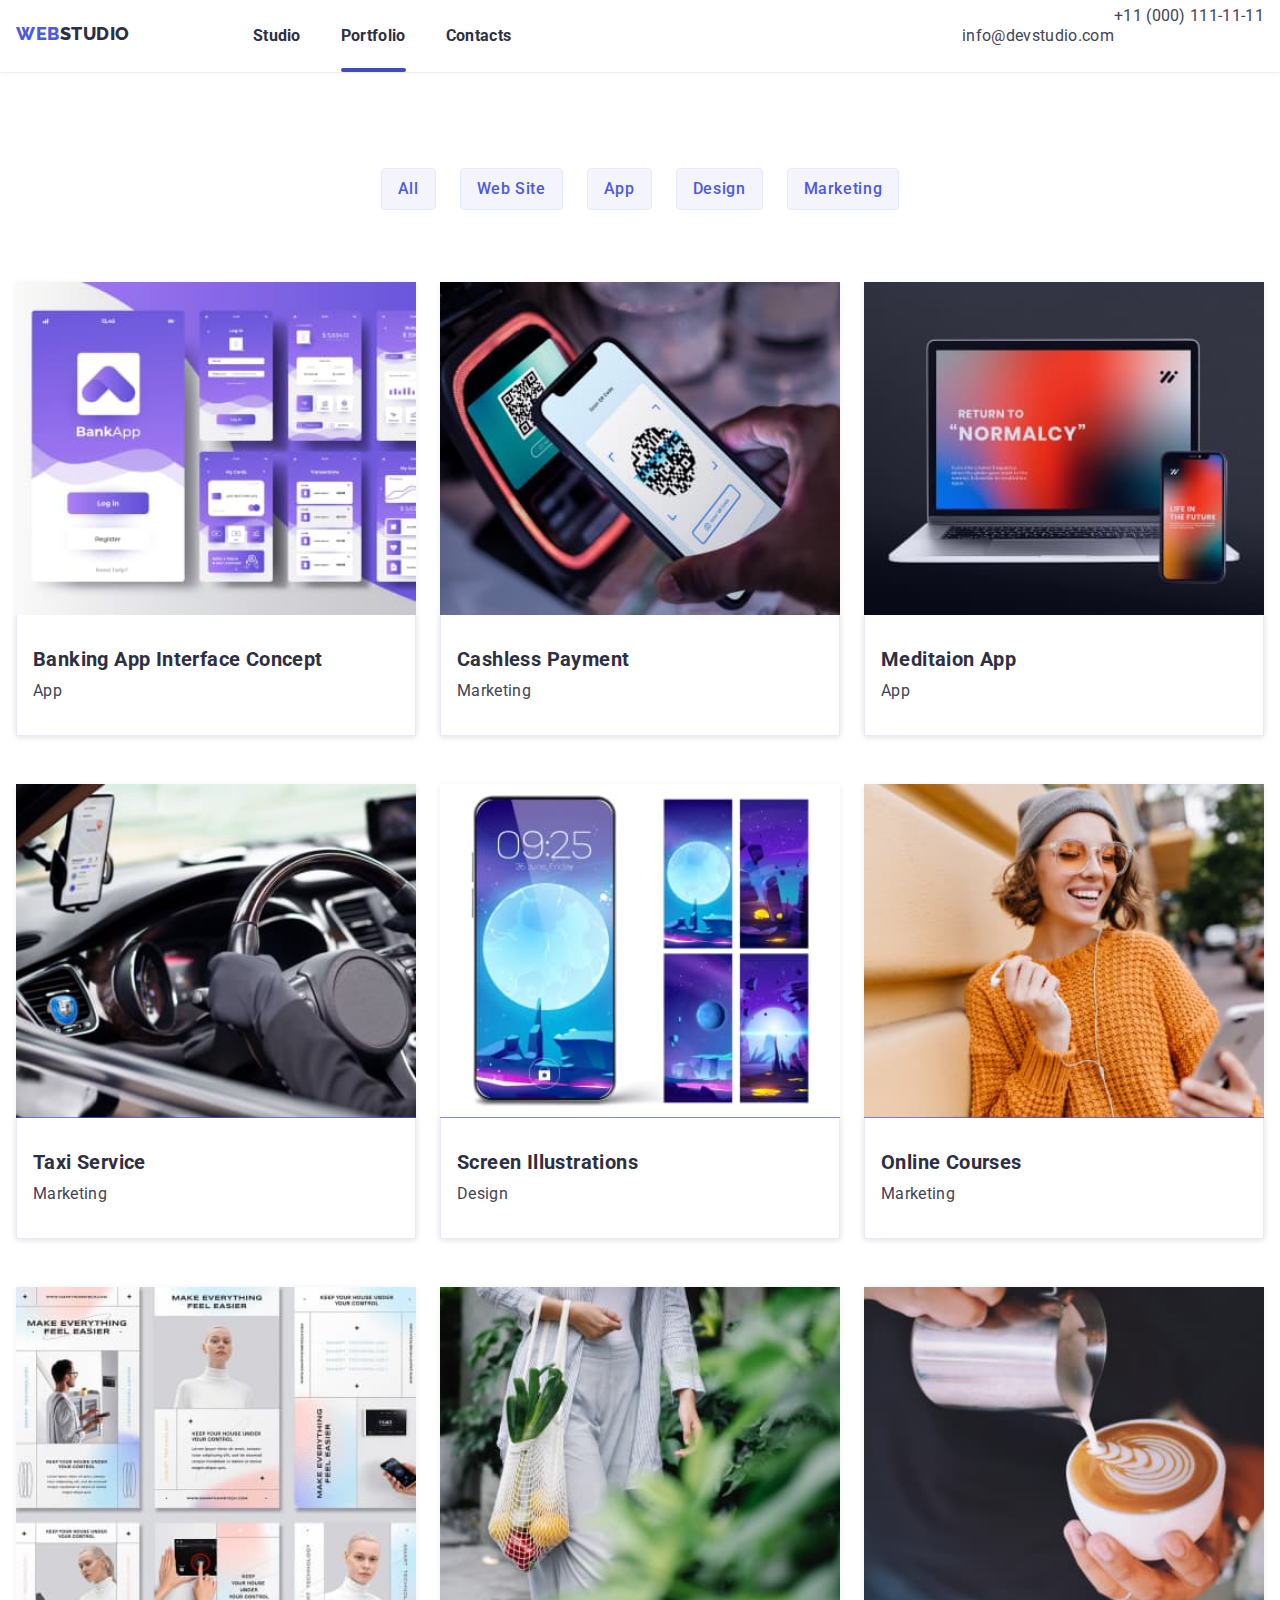
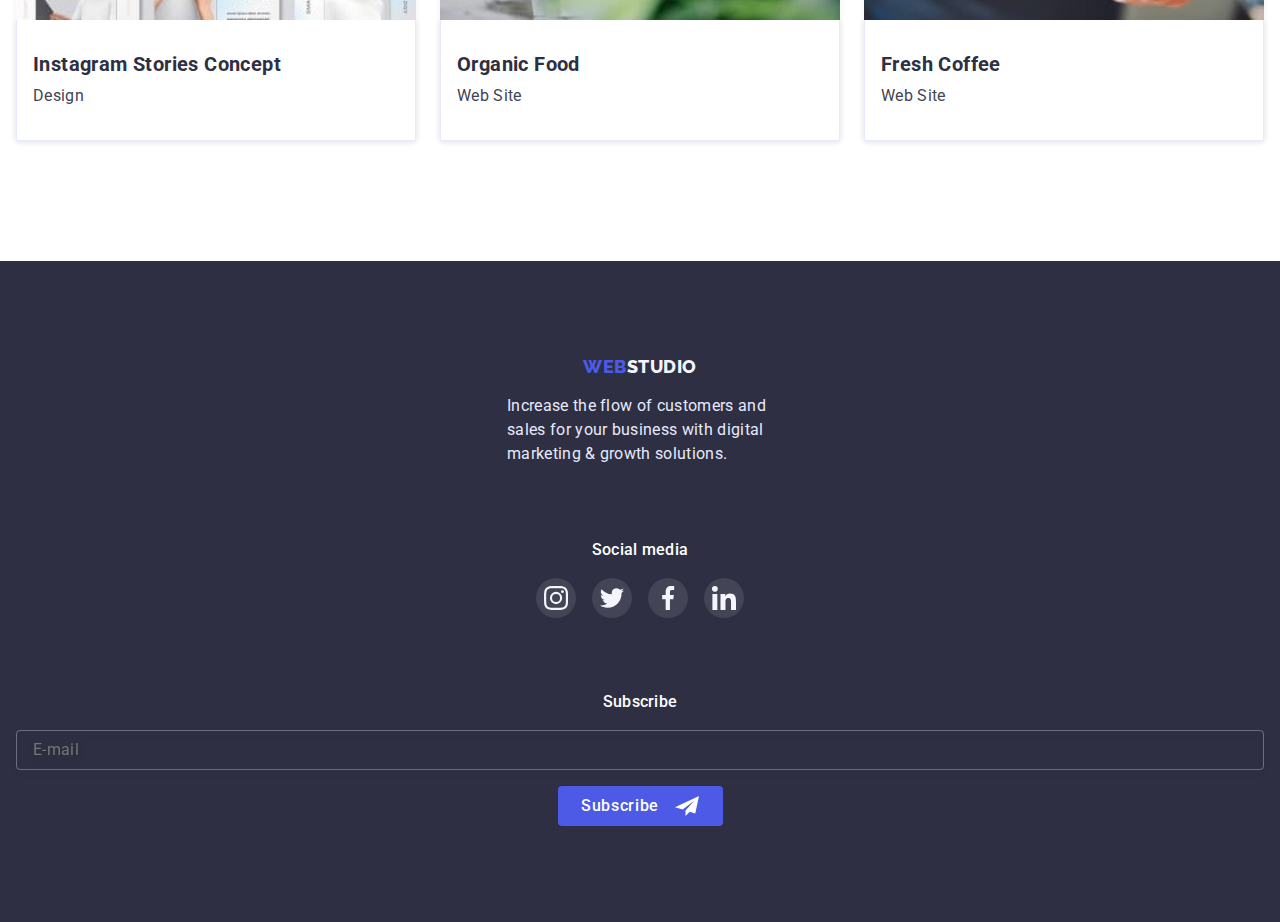
==== portfolio.html @ ed884d65 "created responsiv" ====
<!DOCTYPE html>
<html lang="en">
<head>
  <meta charset="UTF-8">
  <meta http-equiv="X-UA-Compatible" content="IE=edge">
  <meta name="viewport" content="width=device-width, initial-scale=1.0">
  <title>Effective Solutions for Your Business</title>
  <link rel="preconnect" href="https://fonts.googleapis.com"><link rel="preconnect" href="https://fonts.gstatic.com" crossorigin><link href="https://fonts.googleapis.com/css2?family=Raleway:wght@800&family=Roboto:wght@400;500;700&display=swap" rel="stylesheet">
  <link rel="stylesheet" href="https://cdn.jsdelivr.net/npm/modern-normalize@1.1.0/modern-normalize.min.css">
  <link rel="stylesheet" href="./styles.css/styles.css">
</head>
  <body class="body">
    <header class="header-pages">
      <div class="container header-container">
        <nav class="page-nav">
          <a class="logo" href="">web<span class="logo-visual">studio</span></a>
          <ul class="menu list">
            <li class="menu-item">
              <a class="menu-link link" href="./index.html">Studio</a>
            </li>
            <li class="menu-item">
              <a class="menu-link link-portfolio" href="./portfolio.html">Portfolio</a>
            </li>
            <li class="menu-item">
              <a class="menu-link link" href="">Contacts</a>
            </li>
          </ul>
        </nav>
        <ul class="header-contact list">
          <li class="header-link-contact">
            <a class="header-mail link" href="mailto:info@devstudio.com">info@devstudio.com</a>
          </li>
          <li class="header-link-contact">
            <a class="header-phone link" href="tel:+110001111111">+11 (000) 111-11-11</a>
          </li>
        </ul>
      </div>
    </header>
    <main>
      <section class="gallery-section">
        <div class="container">
          <h1 class="secondary-title o-hide">Gallery</h1>
          <ul class="gallery-buttom-list">
            <li>
              <button type="button" class="gallery-buttom">All</button>
            </li>
            <li>
              <button type="button" class="gallery-buttom">Web Site</button>
            </li>
            <li>
              <button type="button" class="gallery-buttom">App</button>
            </li>
            <li>
              <button type="button" class="gallery-buttom">Design</button>
            </li>
            <li>
              <button type="button" class="gallery-buttom">Marketing</button>
            </li>
          </ul>
          <ul class="gallery-list">
            <li class="gallery-item">
              <a href="" class="gallery-link">
								<div class="gallery-link-overlay">
									<img src="./img/portfolio/banking.jpg" alt="image app banking" width="350" height="300">
									<p class="overlay">
										14 Stylish and User-Friendly App Design Concepts · Task Manager App · Calorie Tracker App · Exotic Fruit Ecommerce App · Cloud Storage App
									</p>
								</div>
                <div class="gallery-description">
                  <h2 class="gallery-title">Banking App Interface Concept</h2>
                  <p class="gallery-text">App</p>
                </div>
              </a>
            </li>
            <li class="gallery-item">
              <a href="" class="gallery-link">
								<div class="gallery-link-overlay">
									<img src="./img/portfolio/payment.jpg" alt="the cash register and phone" width="350" height="300">
									<p class="overlay">
										14 Stylish and User-Friendly App Design Concepts · Task Manager App · Calorie Tracker App · Exotic Fruit Ecommerce App · Cloud Storage App
									</p>
								</div>
                <div class="gallery-description">
                  <h2 class="gallery-title">Cashless Payment</h2>
                  <p class="gallery-text">Marketing</p>
                </div>
              </a>
            </li>
            <li class="gallery-item">
              <a href="" class="gallery-link">
								<div class="gallery-link-overlay">
									<img src="./img/portfolio/meditaion.jpg" alt="phone and notebook" width="350" height="300">
									<p class="overlay">
										14 Stylish and User-Friendly App Design Concepts · Task Manager App · Calorie Tracker App · Exotic Fruit Ecommerce App · Cloud Storage App
									</p>
								</div>
                <div class="gallery-description">
                  <h2 class="gallery-title">Meditaion App</h2>
                  <p class="gallery-text">App</p>
                </div>
              </a>
            </li>
            <li class="gallery-item">
              <a href="" class="gallery-link">
								<div class="gallery-link-overlay">
									<img src="./img/portfolio/taxi.jpg" alt="interior of the car" width="350" height="300">
									<p class="overlay">
										14 Stylish and User-Friendly App Design Concepts · Task Manager App · Calorie Tracker App · Exotic Fruit Ecommerce App · Cloud Storage App
									</p>
								</div>
                <div class="gallery-description">
                  <h2 class="gallery-title">Taxi Service</h2>
                  <p class="gallery-text">Marketing</p>
                </div>
              </a>
            </li>
            <li class="gallery-item">
              <a href="" class="gallery-link">
								<div class="gallery-link-overlay">
									<img src="./img/portfolio/screen.jpg" alt="phone with pictures" width="350" height="300">
									<p class="overlay">
										14 Stylish and User-Friendly App Design Concepts · Task Manager App · Calorie Tracker App · Exotic Fruit Ecommerce App · Cloud Storage App
									</p>
								</div>
                <div class="gallery-description">
                  <h2 class="gallery-title">Screen Illustrations</h2>
                  <p class="gallery-text">Design</p>
                </div>
              </a>
            </li>
            <li class="gallery-item">
              <a href="" class="gallery-link">
								<div class="gallery-link-overlay">
									<img src="./img/portfolio/online.jpg" alt="girl with phone" width="350" height="300">
									<p class="overlay">
										14 Stylish and User-Friendly App Design Concepts · Task Manager App · Calorie Tracker App · Exotic Fruit Ecommerce App · Cloud Storage App
									</p>
								</div>
                <div class="gallery-description">
                  <h2 class="gallery-title">Online Courses</h2>
                  <p class="gallery-text">Marketing</p>
                </div>
              </a>
            </li>
            <li class="gallery-item">
              <a href="" class="gallery-link">
								<div class="gallery-link-overlay">
									<img src="./img/portfolio/instagram.jpg" alt="photo by instagram" width="350" height="300">
									<p class="overlay">
										14 Stylish and User-Friendly App Design Concepts · Task Manager App · Calorie Tracker App · Exotic Fruit Ecommerce App · Cloud Storage App
									</p>
								</div>
                <div class="gallery-description">
                  <h2 class="gallery-title">Instagram Stories Concept</h2>
                  <p class="gallery-text">Design</p>
                </div>
              </a>
            </li>
            <li class="gallery-item">
              <a href="" class="gallery-link">
								<div class="gallery-link-overlay">
									<img src="./img/portfolio/food.jpg" alt="a woman carries a bag of vegetables" width="350" height="300">
									<p class="overlay">
										14 Stylish and User-Friendly App Design Concepts · Task Manager App · Calorie Tracker App · Exotic Fruit Ecommerce App · Cloud Storage App
									</p>
								</div>
                <div class="gallery-description">
                  <h2 class="gallery-title">Organic Food</h2>
                  <p class="gallery-text">Web Site</p>
                </div>
              </a>
            </li>
            <li class="gallery-item">
              <a href="" class="gallery-link">
								<div class="gallery-link-overlay">
									<img src="./img/portfolio/coffee.jpg" alt="coffee and milk" width="350" height="300">
									<p class="overlay">
										14 Stylish and User-Friendly App Design Concepts · Task Manager App · Calorie Tracker App · Exotic Fruit Ecommerce App · Cloud Storage App
									</p>
								</div>
                <div class="gallery-description">
                  <h2 class="gallery-title">Fresh Coffee</h2>
                  <p class="gallery-text">Web Site</p>
                </div>
              </a>
            </li>
          </ul>
        </div>
      </section>
    </main>
		<footer class="footer-section">
			<div class="container footer-info">
				<div class="footer-logo-section">
					<a class=" logo-footer" href="">web<span class="footer-logo-visual">studio</span></a>
					<div class="footer-text">
						<p>Increase the flow of customers and sales for your business with digital marketing & growth solutions.</p>
					</div>
				</div>
				<div>
					<p class="footer-media">Social media</p>
					<ul class="footer-soc-list">
						<li class="footer-soc-item">
							<a href="" class="footer-soc-link">
								<svg class="footer-soc-icon" Width="24" Height="24">
									<use href="./img/icons.svg#icon-instagram"></use>
								</svg>
							</a>
						</li>
						<li class="footer-soc-item">
							<a href="" class="footer-soc-link">
								<svg class="footer-soc-icon" Width="24" Height="24">
									<use href="./img/icons.svg#icon-twitter"></use>
								</svg>
							</a>
						</li>
						<li class="footer-soc-item">
							<a href="" class="footer-soc-link">
								<svg class="footer-soc-icon" Width="24" Height="24">
									<use href="./img/icons.svg#icon-facebook"></use>
								</svg>
							</a>
						</li>
						<li class="footer-soc-item">
							<a href="" class="footer-soc-link">
								<svg class="footer-soc-icon" Width="24" Height="24">
									<use href="./img/icons.svg#icon-linkedin"></use>
								</svg>
							</a>
						</li>
					</ul>
				</div>
				<div class="footer-form-wrap">
					<form class="footer-form">
						<p class="footer-sub-text">Subscribe</p>
						<div class="footer-sub">
							<input type="email" name="user-email" placeholder="E-mail" class="footer-input">
							<button type="submit" class="footer-button"><span class="footer-button-text">Subscribe</span>
								<svg class="footer-button-icon" Width="24" Height="24">
									<use href="./img/icons.svg#icon-subscribe"></use>
								</svg>
							</button>
						</div>
				</form>
				</div>
			</div>
		</footer>
  </body>
</html>
---- styles.css/styles.css ----
:root{
  --primery-text-color: #434455;
  --title-text-color: #2E2F42;
  --background-color: #FFFFFF;
	--akcent-color: #404bbf;
  --smoothness: 250ms cubic-bezier(0.4, 0, 0.2, 1);
}

.body{
  font-family: 'Roboto', sans-serif;
  font-size: 16px;
}

h1,
h2,
h3,
p{
  margin-top: 0;
  margin-bottom: 0;
}

ul{
  margin-top: 0;
  margin-bottom: 0;
  padding-left: 0;
}

img{
  display: block;
  width: 100%;
  height: auto;
}

.container{
  /* width: 1128px; */
  padding-right: 16px;
  padding-left: 16px;
  margin: 0 auto;
  /* outline: 1px solid red; */
}

/*            Haeder            */
.header-pages{
  box-shadow: 0px 0px 1px rgba(46, 47, 66, 0.08), 0px 0px 1px rgba(46, 47, 66, 0.16), 0px 0px 6px rgba(46, 47, 66, 0.08);
}

.logo {
  font-family: 'Raleway', sans-serif;
  font-weight: 800;
  font-size: 18px;
  line-height: 1.16;
  align-items: center;
  letter-spacing: 0.03em;
  color: #4d5ae5;
  text-decoration: none;
  padding-top: 24px;
  padding-bottom: 24px;
	text-transform: uppercase;
  margin-right: 123px;
}

.logo-visual {
  color: #2e2f42;
}

.header-container{
  display: flex;
  background: #FFFFFF;
}

.page-nav{
  display: flex;
  margin-right: auto;
}

.menu {
  list-style: none;
  font-weight: 700;
  line-height: 1.5;
  letter-spacing: 0.02em;
  display: flex;
  gap: 40px;
}

@media screen and (max-width: 768px){
  .menu{
    display: none;
  }
}

.menu-link {
  text-decoration: none;
  color: #2e2f42;
  display: block;
  padding-top: 24px;
  padding-bottom: 24px;
	transition: color var(--smoothness);
}


.menu-item{
	position: relative;
}


.link-studio::after{
	content: '' ;
	position: absolute;
	display: block;
  width: 100%;
  height: 4px;
  border-radius: 2px;
  background: var(--akcent-color);
  bottom: 0;
  left: 0;
}

.link-portfolio::after{
	content: '' ;
	position: absolute;
	display: block;
  width: 100%;
  height: 4px;
  border-radius: 2px;
  background: var(--akcent-color);
  bottom: 0;
  left: 0;
}

.menu-link:hover,
.menu-link:focus{
	color: #404bbf;
}

.header-contact {
  list-style: none;
  font-weight: 400;
  line-height: 1.5;
  letter-spacing: 0.02em;
  display: flex;
}

@media screen and (max-width: 768px){
  .header-contact{
    display: none;
  }
}

.header-mail {
  text-decoration: none;
  color: #434455;
  display: block;
  padding-top: 24px;
	transition: color var(--smoothness);
}

.header-phone {
  text-decoration: none;
  color: #434455;
  display: block;
  padding-top: 4px;
  padding-bottom: 10px;
	transition: color var(--smoothness);
}

.header-mail:hover,
.header-mail:focus,
.header-phone:hover,
.header-phone:focus {
  color: #4d5ae5;
}


@media screen and (min-width: 768px){
  .menu-open{
    display: none;
  }
}


.mob-menu {
  position: fixed;
  z-index: 1;
  top: 0;
  width: 100%;
  height: 100%;
  padding: 40px;
  background-color: #ffffff;
}

.mob-menu.is-hidden{
	opacity: 0;
	visibility: hidden;
	pointer-events: none;
}

.menu-close {
  position: absolute;
  top: 40px;
  right: 40px;
  transform: translate(-50%, -50%);
  width: 24px;
  height: 24px;
  border-radius: 50px;
  background: #E7E9FC;
  border: 1px solid rgba(0, 0, 0, 0.1);
}

.menu-close-icon {
  position: absolute;
  top: 50%;
  transform: translate(-50%, -50%);
}

.mob-menu-list {
  font-family: inherit;
  font-weight: 700;
  font-size: 36px;
  line-height: 1.11;
  letter-spacing: 0.02em;
  list-style: none;
}

.mob-menu-item {
  margin-top: 40px;
}

.mob-menu-link {
  text-decoration: none;
  color: #2E2F42;
  transition: color var(--smoothness);
}

.mob-menu-link:hover,
.mob-menu-link:focus{
  color: #404BBF;
}

.mob-contact-list{
  list-style: none;
  margin-top: 284px;
}

.mob-item-phone{
  font-family: inherit;
  font-weight: 600;
  font-size: 36px;
  line-height: 1.11;
}

.mob-link-phone{
  text-decoration: none;
  color: #4D5AE5;
}

.mob-item-mail{
  font-family: inherit;
  font-weight: 500;
  font-size: 20px;
  line-height: 1.2;
  letter-spacing: 0.02em; 
  margin-top: 40px;
}

.mob-link-mail{
  text-decoration: none;
  color: #434455;
}

.menu-soc-list {
  list-style: none;
  display: flex;
  align-items: center;
  gap: 64px;
  margin-top: 48px;
}
.menu-soc-item {
  width: 40px;
  height: 40px;
  border-radius: 50px;
  background: #4D5AE5;
}
.menu-soc-link {
  width: 100%;
  height: 100%;
  display: flex;
  align-items: center;
  justify-content: center;
}
.menu-soc-ikon {
  fill: #ffffff;
}
/* ------------hero---------------- */

.hero{
  max-width: 1440px;
  max-height: 600px;
  text-align: center;
  background: #2E2F42;
  padding-top: 112px;
  padding-bottom: 112px;
  background-image: linear-gradient(rgba(46, 47, 66, 0.7), rgba(46, 47, 66, 0.7) ), url(../img/bg/peoplebgmobile2x.jpg);
  background-repeat: no-repeat;
  background-position: center;
  background-size: cover;
  margin: 0 auto;
}

@media (min-device-pixel-ratio: 2),
  (min-resolution: 192dpi),
  (min-resolution: 2dppx) {
  .hero {
		background-image: linear-gradient(rgba(46, 47, 66, 0.7), rgba(46, 47, 66, 0.7) ), url(../img/bg/peoplebgmobile2x.jpg);

  }
}

.title {
  font-weight: 700;
  font-size: 36px;
  line-height: 1.11;
  text-align: center;
  letter-spacing: 0.02em;
  color: #ffffff;
  width: 319px;
	margin-bottom: 72px;
  margin-left: auto;
  margin-right: auto;
}

.menu-open{
  width: 32px;
  height: 22px;
  padding-top: 24px;
  padding-bottom: 24px;
  border: none;
  background-color: transparent;
}

.menu-open-icon{
  stroke: #2E2F42;
}

/* ---------------buttom------------------------ */

.primery-buttom {
  font-family: inherit;
  font-weight: 500;
	font-size: 16px;
  line-height: 1.5;
  letter-spacing: 0.04em;
  color: #ffffff;
  background-color: #4d5ae5;
  cursor: pointer;
  align-items: center;
  border: none;
  border-radius: 4px;
  padding: 16px 32px;
  min-width: 170px;
	transition: background-color var(--smoothness), box-shadow var(--smoothness), color var(--smoothness);
}

.primery-buttom:hover,
.primery-buttom:focus {
  color: #ffffff;
  background-color: var(--akcent-color);
  box-shadow: 0px 4px 4px rgba(0, 0, 0, 0.15);
  border-radius: 4px;
}

.directions-section{
  padding-top: 96px;
  padding-bottom: 96px;
}

.o-hide{
  position: absolute;
  width: 1px;
  height: 1px;
  margin: -1px;
  border: 0;
  padding: 0;
  white-space: nowrap;
  clip-path: inset(100%);
  clip: rect(0 0 0 0);
  overflow: hidden;
}

.secondary-title {
  font-weight: 700;
  font-size: 36px;
  line-height: 1.2;
  text-align: center;
  letter-spacing: 0.02em;
  color: var(--title-text-color);
}

.directions-list-ikon {
  display: flex;
  justify-content: center;
  gap: 24px;

}
.directions-item-ikon {
  list-style: none;
  width: 264px;
  height: 112px;
  background: #F4F4FD;
  border-radius: 4px;
  display: flex;
}

.directions-link-ikon {
  height: 100%;
  width: 100%;
  color: var(--akcent-color);
  display: flex;
  align-items: center;
  justify-content: center;
  cursor: default;
}


.working-section{
  padding-bottom: 120px;
}

	@media screen and (max-width: 1199px){
	.working-section{
		display: none;
	}
	}

.working-list{
  list-style: none;
  display: flex;
}

.working-item{
  width: 100%;
}

.people-item{
  width: calc((100% - 72px) / 4);
  background: #FFFFFF;
  background: #FFFFFF;
  box-shadow: 0px 1px 6px rgba(46, 47, 66, 0.08), 0px 1px 1px rgba(46, 47, 66, 0.16), 0px 2px 1px rgba(46, 47, 66, 0.08);
  border-radius: 0px 0px 4px 4px;
}

.directions-list{
  list-style: none;
	display: flex;
	flex-wrap: wrap;
	row-gap: 72px;
}

	@media screen and (max-width: 1199px){
	.directions-list-ikon {
		display: none;
	}
	}

.work-list-title {
  font-weight: 700;
  font-size: 36px;
  line-height: 1.1;
  letter-spacing: 0.02em;
  color: var(--title-text-color);
	text-align: center;
}

.work-list-text {
  font-weight: 500;
	font-size: 16px;
  line-height: 1.5;
  letter-spacing: 0.02em;
  color: var(--primery-text-color);
  margin-top: 8px;
	text-align: left;
}

.team-section{
  background: #F4F4FD;
  padding-top: 96px;
  padding-bottom: 128px;
}

.team-list{
  list-style: none;
  display: flex;
	flex-wrap: wrap;
  margin-top: 72px;
	row-gap: 72px;
}

.people-item{
	width: 100%;
}

.people-discription{
  background-color: #FFFFFF;
  padding-top: 32px;
  padding-bottom: 32px;
}

.people-title {
  font-weight: 700;
  font-size: 20px;
  line-height: 1.2;
  text-align: center;
  letter-spacing: 0.02em;
  color: var(--title-text-color);
}

.people-text {
  font-style: normal;
  font-weight: 400;
  line-height: 1.5;
  text-align: center;
  letter-spacing: 0.02em;
  color: var(--primery-text-color);
  margin-top: 8px;
}

.people-soc-list {
  display: flex;
  justify-content: center;
  gap: 24px;
  margin-top: 8px;
	padding-left: 16px;
	padding-right: 16px;
}

.people-soc-item {
  list-style: none;
  width: 40px;
  height: 40px;
  border-radius: 50%;
  background: #4D5AE5;
}

.people-soc-link {
  height: 100%;
  width: 100%;
  display: flex;
  align-items: center;
  justify-content: center;
  border-radius: 50%;
  transition: background-color var(--smoothness);
}

.people-soc-link:hover,
.people-soc-link:focus{
  background: var(--akcent-color);
}

.people-soc-ikon{
  fill: #F4F4FD;
}

.customer-section {
  padding-top: 96px;
  padding-bottom: 96px;
}


.customer-list {
  display: flex;
	flex-wrap: wrap;
  row-gap: 72px;
	column-gap: 16px;
  margin-top: 72px;
}

.customer-item {
  list-style: none;
  width: 168px;
  height: 88px;
  width: calc((100% - 16px) / 2);
}

.customer-link{
	height: 100%;
	width: 100%;
  fill: #8E8F99;
  border: 1px solid #8E8F99;
  border-radius: 4px;
  cursor: pointer;
	display: flex;
  align-items: center;
  justify-content: center;
	transition: border-color var(--smoothness);
}

.customer-icon{
  transition: fill var(--smoothness);
}

.customer-link:hover,
.customer-link:focus{
  border-color: var(--akcent-color);
}

.customer-link:hover .customer-icon,
.customer-link:focus .customer-icon{
  fill: var(--akcent-color);
}

/* ---------------footer--------------- */

.footer-section{
  background: #2E2F42;
  padding-top: 96px;
  padding-bottom: 96px;
}

.footer-info{
  display: block;
}



.logo-footer{
  font-family: 'Raleway', sans-serif;
  font-weight: 800;
  font-size: 18px;
  line-height: 1.16;
  letter-spacing: 0.03em;
  color: #4d5ae5;
  text-decoration: none;
	text-transform: uppercase;
  display: flex;
  justify-content: center;
}

.footer-logo-visual{
  color: #F4F4FD;
}

.footer-text {
  font-weight: 400;
  font-size: 16px;
  line-height: 1.5;
  letter-spacing: 0.02em;
  color: #E7E9FC;
  width: 266px;
  margin-left: auto;
  margin-right: auto;
  text-align: left;
  margin-top: 16px;
}

.footer-media{
  font-family: inherit;
  font-weight: 500;
  font-size: 16px;
  line-height: 1.5;
  letter-spacing: 0.02em;
  color: #FFFFFF;
  display: flex;
	justify-content: center;
  margin-top: 72px;
}

.footer-soc-list {
  display: flex;
  justify-content: center;
  gap: 16px;
  margin-top: 16px;
}

.footer-soc-item {
  list-style: none;
  width: 40px;
  height: 40px;
  border-radius: 50%;
  background: rgba(255, 255, 255, 0.1);
}

.footer-soc-link {
  height: 100%;
  width: 100%;
  border-radius: 50%;
  display: flex;
  align-items: center;
  justify-content: center;
	transition: background-color var(--smoothness);
}

.footer-soc-icon{
  fill: #F4F4FD;
}

.footer-soc-link:hover,
.footer-soc-link:focus{
  background: #31D0AA;
}



.footer-sub-text{
	font-family: inherit;
	font-weight: 500;
	font-size: 16px;
	line-height: 1.5;
	letter-spacing: 0.02em;
	color: #FFFFFF;
	margin-top: 72px;
	display: flex;
	justify-content: center;
}

.footer-input{
	width: 100%;
	height: 40px;
	background-color: transparent;
	border: none;
	border: 1px solid rgba(255, 255, 255, 0.3);
	filter: drop-shadow(0px 4px 4px rgba(0, 0, 0, 0.15));
	border-radius: 4px;
	padding-left: 16px;
	outline: none;
	font-family: inherit;
	font-weight: 400;
	font-size: 16px;
	line-height: 1.5;
	letter-spacing: 0.02em;
	color: #E7E9FC;
  margin-top: 16px;
  align-items: center;
  display: flex;
  transition: border-color var(--smoothness);
}

.footer-input:focus{
  border-color: #4D5AE5;
}

.footer-button-text{
	font-family: 'Roboto';
	font-weight: 500;
	font-size: 16px;
	line-height: 1.5;
	text-align: center;
	letter-spacing: 0.04em;
	color: #FFFFFF;

}

.footer-button{
	width: 165px;
	height: 40px;
	background-color: #4d5ae5;
  border: none;
  border-radius: 4px;
	display: flex;
	justify-content: center;
	align-items: center;
	gap: 16px;
  margin-top: 16px;
  margin-left: auto;
  margin-right: auto;
}

.footer-button-icon{
	fill: #FFFFFF;
}

/*--------- portfolio ----------- */

.gallery-section{
  padding-top: 96px;
  padding-bottom: 120px;
}

.gallery-buttom-list {
  list-style: none;
  display: flex;
  justify-content: center;
  gap: 24px;
}

.gallery-buttom {
  border-radius: 4px;
  padding: 8px 16px;
  font-family: inherit;
  font-weight: 500;
  line-height: 1.5;
  display: flex;
  align-items: center;
  text-align: center;
  letter-spacing: 0.04em;
  color: #4d5ae5;
  background-color: #f4f4fd;
  cursor: pointer;
  border: 1px solid #E7E9FC;
  border-radius: 4px;
	transition: color var(--smoothness), background-color var(--smoothness), border-color var(--smoothness), box-shadow var(--smoothness);
}

.gallery-buttom:hover,
.gallery-buttom:focus {
  color: #FFFFFF;
  background-color: #4d5ae5;
  border-color: #4d5ae5;
  box-shadow: 0px 3px 1px rgba(0, 0, 0, 0.1), 0px 2px 1px rgba(0, 0, 0, 0.08), 0px 2px 2px rgba(0, 0, 0, 0.12);
}

.gallery-list{
  list-style: none;
	text-decoration: none;
  display: flex;
  flex-wrap: wrap;
  column-gap: 24px;
  row-gap: 48px;
  margin-top: 72px;
}

.gallery-item{
	box-shadow: 0px 1px 6px rgba(46, 47, 66, 0.08);
	border-top: 0px;
  width: calc((100% - 48px) / 3);
}

.gallery-link{
  transition: box-shadow var(--smoothness);
}

.gallery-link:hover,
.gallery-link:focus{
box-shadow: 0px 1px 6px rgba(46, 47, 66, 0.08), 0px 1px 1px rgba(46, 47, 66, 0.16), 0px 2px 1px rgba(46, 47, 66, 0.08);
}

.gallery-title {
  font-weight: 700;
  font-size: 20px;
  line-height: 1.2;
  letter-spacing: 0.02em;
  color: var(--title-text-color);
}

.gallery-text {
  font-weight: 400;
  line-height: 1.5;
  letter-spacing: 0.02em;
  color: var(--primery-text-color);
  margin-top: 8px;
}

.gallery-description{
  padding-top: 32px;
  padding-bottom: 32px;
  padding-left: 16px;
	border: 1px solid #E7E9FC;
  box-shadow: 0px 1px 6px rgba(46, 47, 66, 0.08);
  border-top: 0px;
}

.gallery-link{
	display: block;
	text-decoration: none;
}

.gallery-link-overlay{
	position: relative;
	overflow: hidden;
}

.overlay{
	position: absolute;
	top: 0;
	right: 0;
	width: 100%;
	height: 100%;
	overflow: auto;
	transform: translate(0, 100%);
	transition: transform var(--smoothness);
	font-family: inherit;
	font-weight: 400;
	font-size: 16px;
	line-height: 1.5;
	color: #F4F4FD;
	letter-spacing: 0.02em;
	padding-top: 40px;
	padding-right: 32px;
	padding-left: 32px;
	background: #4D5AE5
}

.gallery-link:hover .overlay,
.gallery-link:focus .overlay{
	transform: translate(0, 0);
}

.backdrop{
	position: fixed;
	top: 0;
	left: 0;
	width: 100%;
	height: 100%;
	background-color: rgba(46, 47, 66, 0.4);
	transition: opacity 250ms, visibility 250ms ;
}

.backdrop.is-hidden{
	opacity: 0;
	visibility: hidden;
	pointer-events: none;
}

.modal{
	position: absolute;
	top: 50%;
	left: 50%;
	transform: translate(-50%, -50%);
	width: 408px;
	height: 576px;
	background-color: #FCFCFC;
	border-radius: 4px;
	padding: 24px;
}

.modal-closed{
	display: block;
	margin-left: auto;
	top: 24px;
	right: 24px;
	width: 24px;
	height: 24px;
  display: flex;
  justify-content: center;
  align-items: center;
	border-radius: 50%;
	fill: #000000;
	background-color: #E7E9FC;
	border: 1px solid rgba(0, 0, 0, 0.1);
	padding: 0;
	cursor: pointer;
  transition: fill var(--smoothness), background var(--smoothness);
}

.modal-closed:active{
	fill: #ffffff;
	background: var(--akcent-color);
}

.modal-text{
	font-family: inherit;
	font-weight: 500;
	font-size: 16px;
	line-height: 1.5;
	text-align: center;
	letter-spacing: 0.02em;
	color: #2E2F42;
	margin-top: 24px;
	margin-bottom: 14px;
	text-align: center;
}

.modal-input-wrap{
	margin-bottom: 8px;
}

.input-name{
	font-family: inherit;
	font-weight: 400;
	font-size: 12px;
	line-height: 1.33;
	letter-spacing: 0.04em;
	color: #8E8F99;
	margin-bottom: 4px;
}

.input-wrap{
	position: relative;
}

.modal-input{
	width: 100%;
	height: 40px;
	padding-left: 45px;
	border: 1px solid rgba(33, 33, 33, 0.2);
	border-radius: 4px;
	background-color: transparent;
	outline: none;
	transition: border-color var(--smoothness);
}

.modal-icon{
	position: absolute;
	left: 19px;
	top: 50%;
	fill: #2E2F42;
	transform: translateY(-50%);
	transition: fill var(--smoothness);
}

.modal-input:focus{
	border-color: #4D5AE5;
}

.modal-input:focus + .modal-icon{
	fill: #4D5AE5;
}

.comment-wrap{
	margin-bottom: 16px;
}

.modal-comment{
	width: 100%;
	height: 120px;
	resize: none;
	border: 1px solid rgba(33, 33, 33, 0.2);
	border-radius: 4px;
	padding-top: 8px;
	padding-left: 8px;
	font-family: inherit;
	font-weight: 400;
	font-size: 12px;
	line-height: 1.33;
	letter-spacing: 0.04em;
	background-color: transparent;
	outline: none;
	transition: border-color var(--smoothness);
}

.modal-comment::placeholder{
	font-family: inherit;
	font-weight: 400;
	font-size: 12px;
	line-height: 1.33;
	letter-spacing: 0.04em;
	color: rgba(117, 117, 117, 0.5);
	padding-top: 8px;
	padding-left: 16px;
}

.modal-comment:focus{
	border-color: #4D5AE5;
}

.modal-button{
	width: 169px;
	height: 56px;
	background: #4D5AE5;
	box-shadow: 0px 4px 4px rgba(0, 0, 0, 0.15);
	border-radius: 4px;
	border: none;
	cursor: pointer;
	display: flex;
	align-items: center;
	justify-content: center;
}

.button-name{
	font-family: 'Roboto';
	font-weight: 500;
	font-size: 16px;
	line-height: 1.5;
	letter-spacing: 0.04em;
	color: #FFFFFF;
}

.send-button-wraper{
	display: flex;
	justify-content: center;
	align-items: center;
}

.policy-send{
	margin-left: 2px;
	color: var(--akcent-color);
}

.check-text{
	font-family: inherit;
	font-weight: 400;
	font-size: 12px;
	line-height: 1.33;
	letter-spacing: 0.04em;
	color: #757575;
	display: flex;
}

.privacy-policy{
	margin-bottom: 24px;
}

.policy-wraper-icon{
	width: 16px;
	height: 16px;
	left: 20px;
	top: 20px;
	border: 1.25px solid #2E2F42;
	border-radius: 2px;
	margin-right: 8px;
	display: flex;
	justify-content: center;
	align-items: center;
	fill: transparent;
}

.input-privacy:checked + .check-text span{
	background: #404BBF;
	fill: #F4F4FD;
	border-color: #404BBF;
}
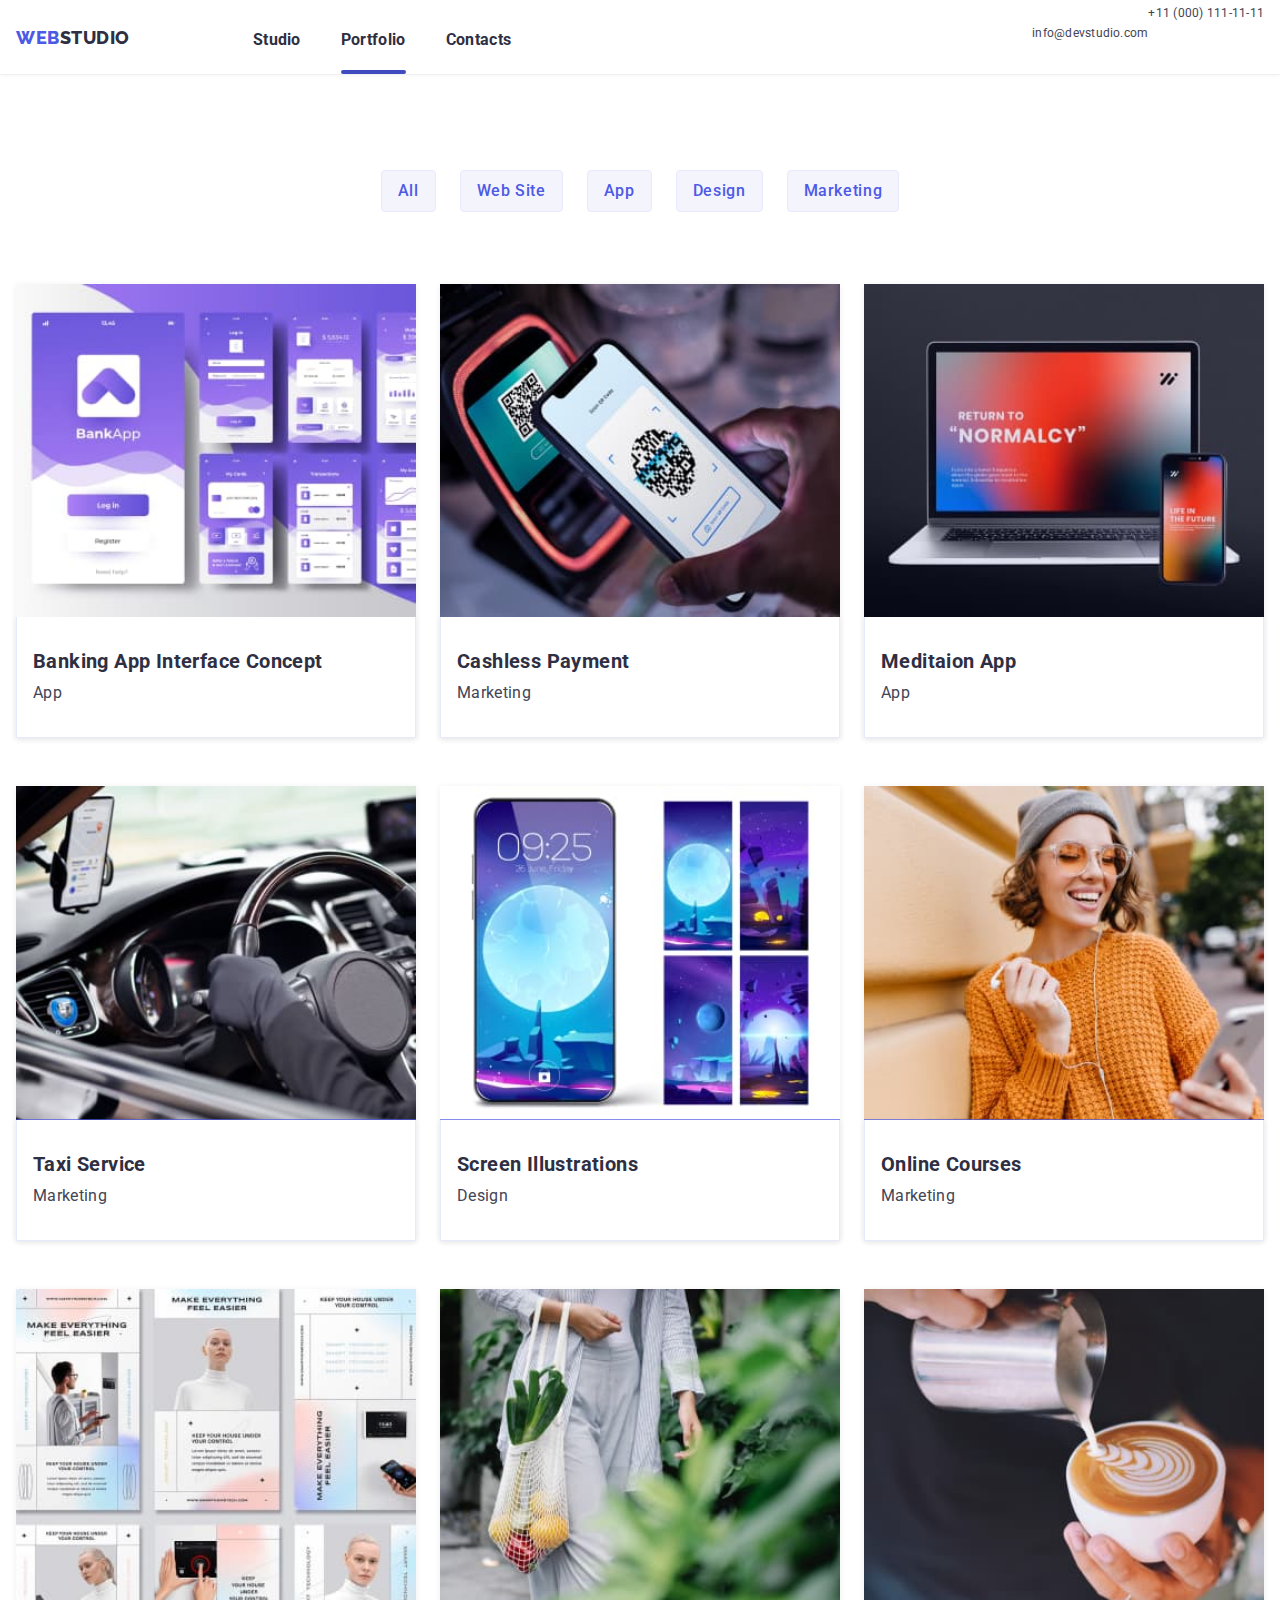
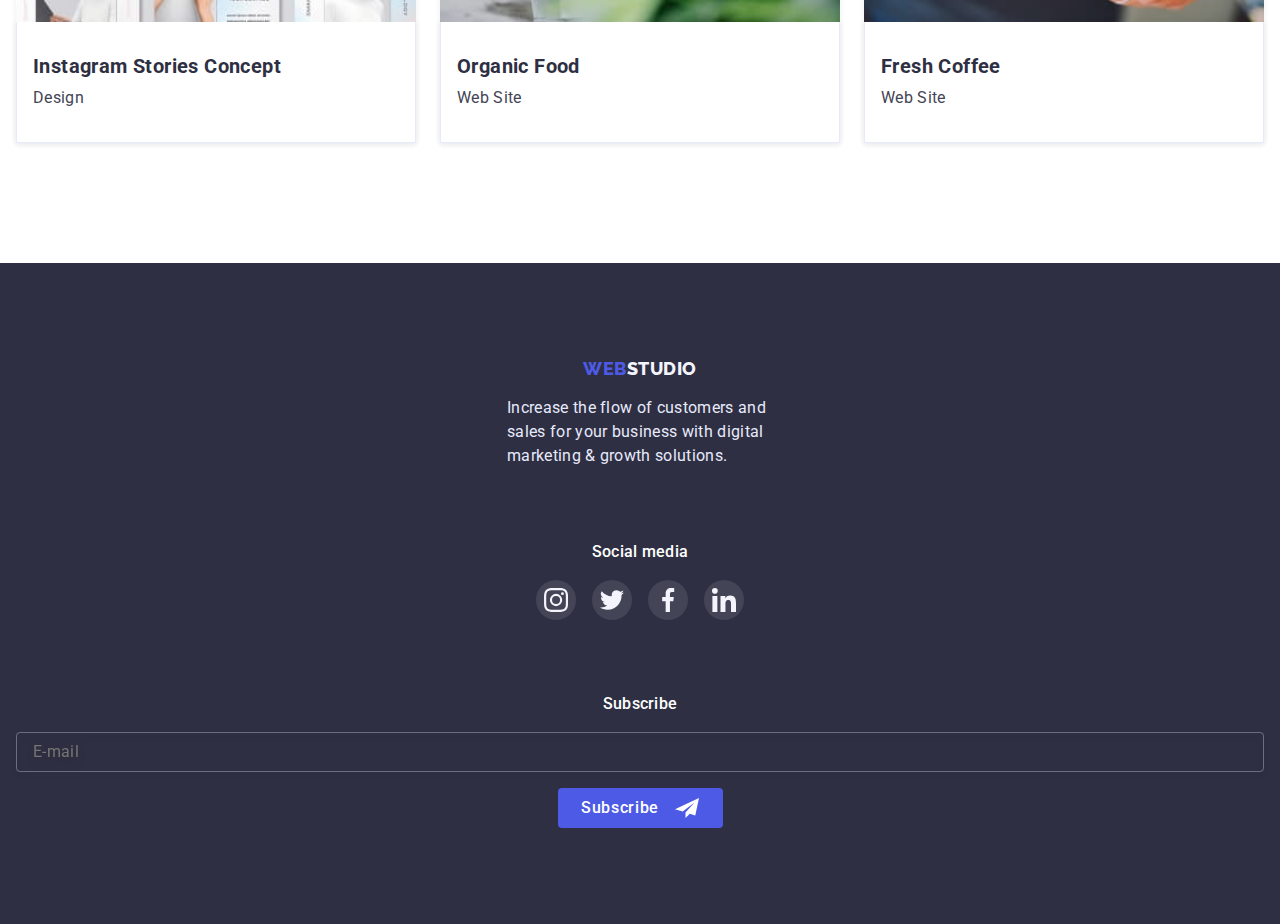
==== commit 7bd6f4fb: "error correction" ====
--- a/portfolio.html
+++ b/portfolio.html
@@ -35,6 +35,75 @@
           </li>
         </ul>
       </div>
+      <button type="button" class="menu-open" data-menu-open>
+        <svg class="menu-open-icon" width="32" height="22">
+          <use href="./img/icons.svg#icon-burger"></use>
+        </svg>
+      </button>
+      <div class="mob-menu is-hidden" data-menu>
+        <div class="mob-menu-wrap">
+          <div>
+          <button type="button" class="menu-close" data-menu-close>
+            <svg class="menu-close-icon" width="8" height="8">
+              <use href="./img/icons.svg#icon-closed"></use>
+            </svg>
+          </button>
+        <nav>
+        <ul class="mob-menu-list">
+          <li class="mob-menu-item">
+            <a class="mob-menu-link" href="./index.html">Studio</a>
+          </li>
+          <li class="mob-menu-item">
+            <a class="mob-menu-link" href="./portfolio.html">Portfolio</a>
+          </li>
+          <li class="mob-menu-item">
+            <a class="mob-menu-link" href="">Contacts</a>
+          </li>
+        </ul>
+      </nav>
+         </div>
+      <div>
+        <ul class="mob-contact-list">
+          <li class="mob-item-phone">
+            <a class="mob-link-phone" href="tel:+110001111111">+11 (000) 111-11-11</a>
+          </li>
+          <li class="mob-item-mail">
+            <a class="mob-link-mail" href="mailto:info@devstudio.com">info@devstudio.com</a>
+          </li>
+        </ul>
+        <ul class="menu-soc-list">
+          <li class="menu-soc-item">
+            <a href="" class="menu-soc-link">
+              <svg class="menu-soc-ikon" Width="24" Height="24">
+                <use href="./img/icons.svg#icon-instagram"></use>
+              </svg>
+            </a>
+          </li>
+          <li class="menu-soc-item">
+            <a href="" class="menu-soc-link">
+              <svg class="menu-soc-ikon" Width="24" Height="24">
+                <use href="./img/icons.svg#icon-twitter"></use>
+              </svg>
+            </a>
+          </li>
+          <li class="menu-soc-item">
+            <a href="" class="menu-soc-link">
+              <svg class="menu-soc-ikon" Width="24" Height="24">
+                <use href="./img/icons.svg#icon-facebook"></use>
+              </svg>
+            </a>
+          </li>
+          <li class="menu-soc-item">
+            <a href="" class="menu-soc-link">
+              <svg class="menu-soc-ikon" Width="24" Height="24">
+                <use href="./img/icons.svg#icon-linkedin"></use>
+              </svg>
+            </a>
+          </li>
+        </ul>
+      </div>
+      </div>
+    </div>
     </header>
     <main>
       <section class="gallery-section">
@@ -244,5 +313,6 @@
 				</div>
 			</div>
 		</footer>
+    <script src="./js/menu.js"></script>
   </body>
 </html>
--- a/styles.css/styles.css
+++ b/styles.css/styles.css
@@ -53,8 +53,8 @@
   letter-spacing: 0.03em;
   color: #4d5ae5;
   text-decoration: none;
-  padding-top: 24px;
-  padding-bottom: 24px;
+  padding-top: 28px;
+  padding-bottom: 22px;
 	text-transform: uppercase;
   margin-right: 123px;
 }
@@ -92,8 +92,8 @@
   text-decoration: none;
   color: #2e2f42;
   display: block;
-  padding-top: 24px;
-  padding-bottom: 24px;
+  padding-top: 28px;
+  padding-bottom: 22px;
 	transition: color var(--smoothness);
 }
 
@@ -135,6 +135,10 @@
 .header-contact {
   list-style: none;
   font-weight: 400;
+  font-size: 12px;
+  line-height: 1.33;
+  letter-spacing: 0.04em;
+  font-weight: 400;
   line-height: 1.5;
   letter-spacing: 0.02em;
   display: flex;
@@ -186,6 +190,7 @@
   height: 100%;
   padding: 40px;
   background-color: #ffffff;
+  overflow: scroll;
 }
 
 .mob-menu.is-hidden{
@@ -212,6 +217,13 @@
   transform: translate(-50%, -50%);
 }
 
+.mob-menu-wrap{
+  height: 100%;
+  display: flex;
+  flex-direction: column;
+  justify-content: space-between;
+}
+
 .mob-menu-list {
   font-family: inherit;
   font-weight: 700;
@@ -238,7 +250,6 @@
 
 .mob-contact-list{
   list-style: none;
-  margin-top: 284px;
 }
 
 .mob-item-phone{
@@ -271,18 +282,15 @@
   list-style: none;
   display: flex;
   align-items: center;
-  gap: 64px;
+  gap: 20px;
   margin-top: 48px;
 }
-.menu-soc-item {
+
+.menu-soc-link {
   width: 40px;
   height: 40px;
   border-radius: 50px;
   background: #4D5AE5;
-}
-.menu-soc-link {
-  width: 100%;
-  height: 100%;
   display: flex;
   align-items: center;
   justify-content: center;
@@ -901,6 +909,7 @@
 	height: 100%;
 	background-color: rgba(46, 47, 66, 0.4);
 	transition: opacity 250ms, visibility 250ms ;
+  overflow: auto;
 }
 
 .backdrop.is-hidden{
@@ -911,11 +920,12 @@
 
 .modal{
 	position: absolute;
-	top: 50%;
+	top: 50px;
 	left: 50%;
-	transform: translate(-50%, -50%);
-	width: 408px;
-	height: 576px;
+	transform: translate(-50%);
+	max-width: 408px;
+  width: 100%;
+	min-height: 576px;
 	background-color: #FCFCFC;
 	border-radius: 4px;
 	padding: 24px;
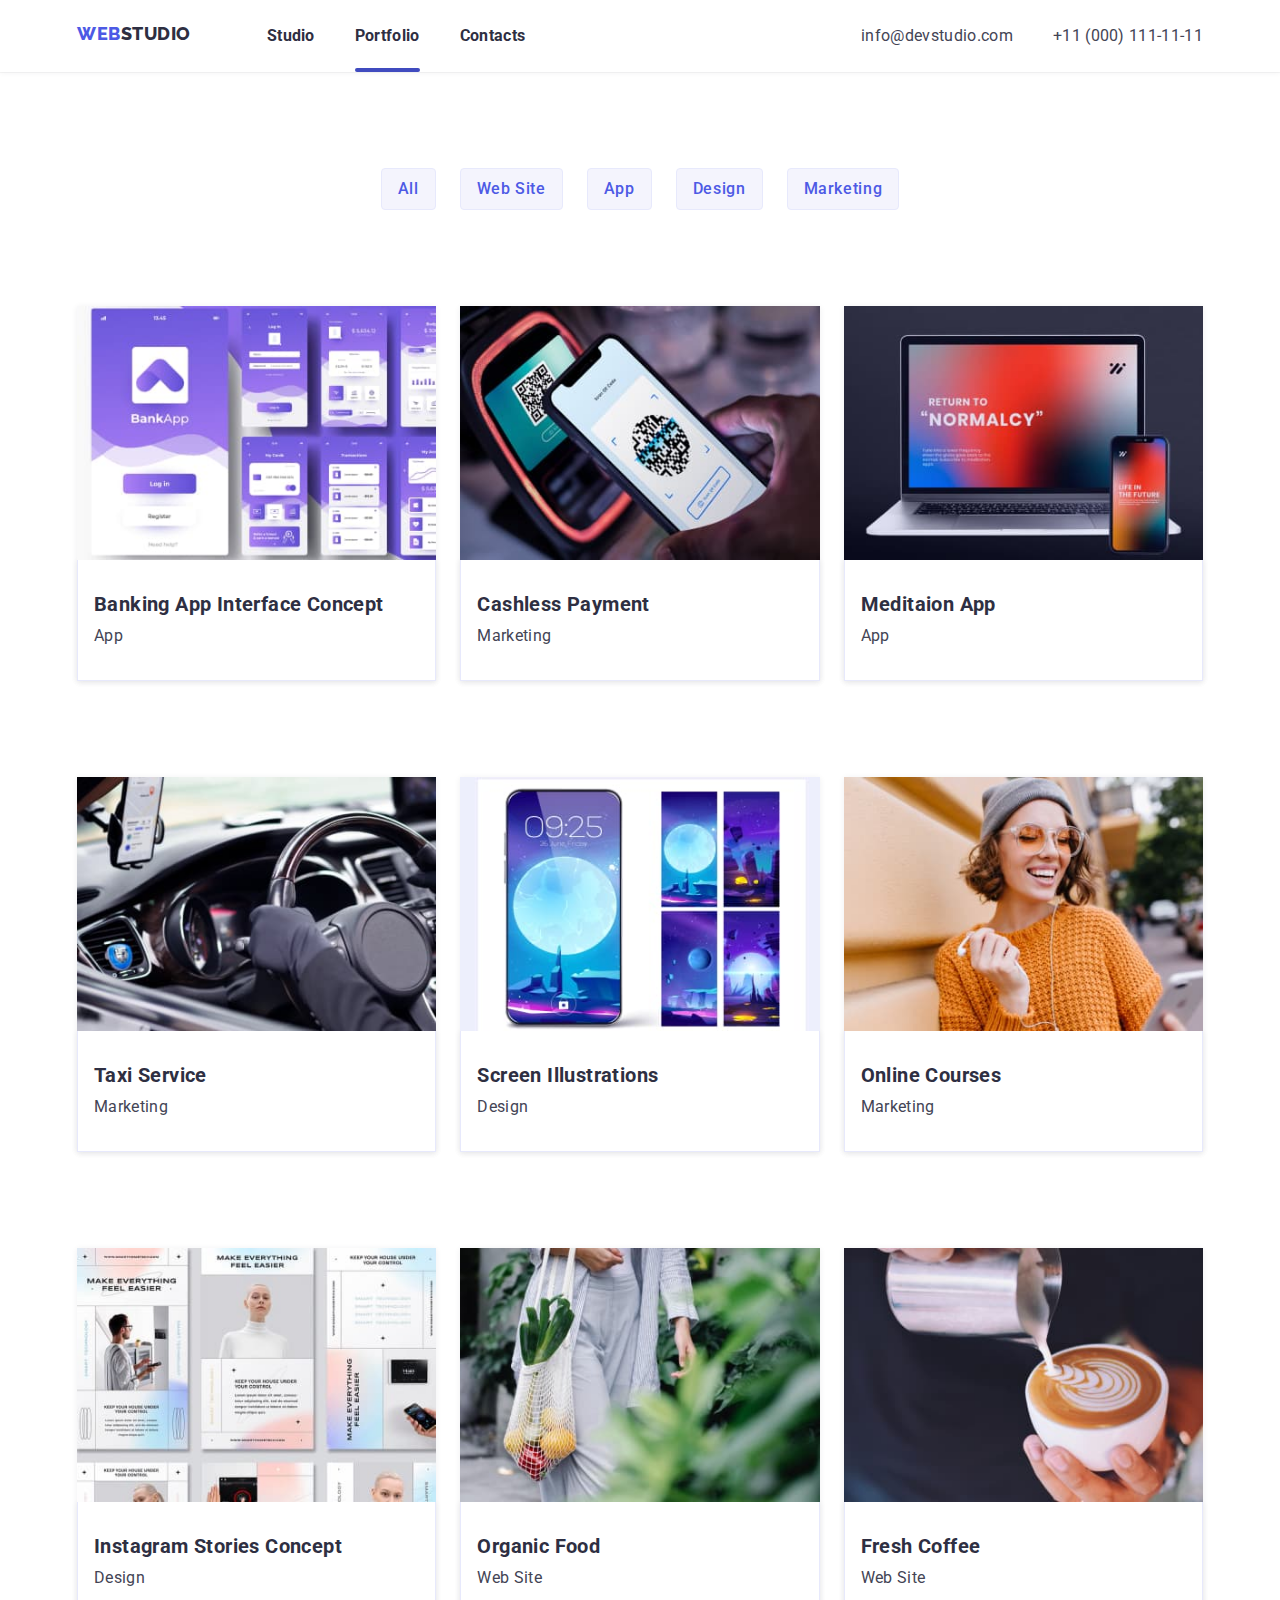
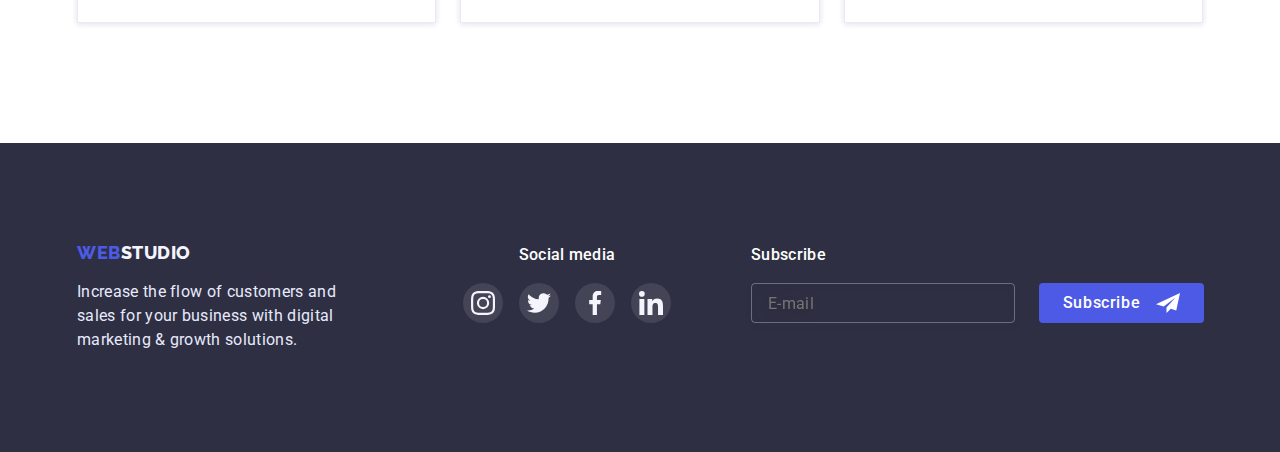
==== commit e220a69a: "add jpg for portfolio and make up responsive porfolio" ====
--- a/portfolio.html
+++ b/portfolio.html
@@ -8,6 +8,9 @@
   <link rel="preconnect" href="https://fonts.googleapis.com"><link rel="preconnect" href="https://fonts.gstatic.com" crossorigin><link href="https://fonts.googleapis.com/css2?family=Raleway:wght@800&family=Roboto:wght@400;500;700&display=swap" rel="stylesheet">
   <link rel="stylesheet" href="https://cdn.jsdelivr.net/npm/modern-normalize@1.1.0/modern-normalize.min.css">
   <link rel="stylesheet" href="./styles.css/styles.css">
+  <link rel="stylesheet" href="./styles.css/mobile.css">
+  <link rel="stylesheet" href="./styles.css/tablet.css">
+  <link rel="stylesheet" href="./styles.css/desktop.css">
 </head>
   <body class="body">
     <header class="header-pages">
@@ -26,6 +29,11 @@
             </li>
           </ul>
         </nav>
+        <button type="button" class="menu-open" data-menu-open>
+          <svg class="menu-open-icon" width="32" height="22">
+            <use href="./img/icons.svg#icon-burger"></use>
+          </svg>
+        </button>
         <ul class="header-contact list">
           <li class="header-link-contact">
             <a class="header-mail link" href="mailto:info@devstudio.com">info@devstudio.com</a>
@@ -35,10 +43,6 @@
           </li>
         </ul>
       </div>
-      <button type="button" class="menu-open" data-menu-open>
-        <svg class="menu-open-icon" width="32" height="22">
-          <use href="./img/icons.svg#icon-burger"></use>
-        </svg>
       </button>
       <div class="mob-menu is-hidden" data-menu>
         <div class="mob-menu-wrap">
@@ -130,7 +134,18 @@
             <li class="gallery-item">
               <a href="" class="gallery-link">
 								<div class="gallery-link-overlay">
-									<img src="./img/portfolio/banking.jpg" alt="image app banking" width="350" height="300">
+                  <picture>
+                    <source
+                    srcset="./img/portfolio/bankingmob.jpg 1x, ./img/portfolio/bankingmob2x.jpg 2x" media="(min-width: 320px)">
+                    <source
+                    srcset="./img/portfolio/banking.jpg 1x, ./img/portfolio/banking2x.jpg 2x" media="(min-width: 768px)">
+                    <source
+                    srcset="./img/portfolio/banking.jpg 1x, ./img/portfolio/banking2x.jpg 2x" media="(min-width: 1220px)">
+                    <img
+                  src="./img/portfolio/banking.jpg"
+                  alt="image app banking"
+                  width="360">
+                  </picture>
 									<p class="overlay">
 										14 Stylish and User-Friendly App Design Concepts · Task Manager App · Calorie Tracker App · Exotic Fruit Ecommerce App · Cloud Storage App
 									</p>
@@ -144,7 +159,18 @@
             <li class="gallery-item">
               <a href="" class="gallery-link">
 								<div class="gallery-link-overlay">
-									<img src="./img/portfolio/payment.jpg" alt="the cash register and phone" width="350" height="300">
+                  <picture>
+                    <source
+                    srcset="./img/portfolio/paymentmob.jpg 1x, ./img/portfolio/paymentmob2x.jpg 2x" media="(min-width: 320px)">
+                    <source
+                    srcset="./img/portfolio/payment.jpg 1x, ./img/portfolio/payment2x.jpg 2x" media="(min-width: 768px)">
+                    <source
+                    srcset="./img/portfolio/payment.jpg 1x, ./img/portfolio/payment2x.jpg 2x" media="(min-width: 1220px)">
+                    <img
+                  src="./img/portfolio/payment.jpg"
+                  alt="the cash register and phone"
+                  width="360">
+                  </picture>
 									<p class="overlay">
 										14 Stylish and User-Friendly App Design Concepts · Task Manager App · Calorie Tracker App · Exotic Fruit Ecommerce App · Cloud Storage App
 									</p>
@@ -158,7 +184,18 @@
             <li class="gallery-item">
               <a href="" class="gallery-link">
 								<div class="gallery-link-overlay">
-									<img src="./img/portfolio/meditaion.jpg" alt="phone and notebook" width="350" height="300">
+                  <picture>
+                    <source
+                    srcset="./img/portfolio/meditaionmob.jpg 1x, ./img/portfolio/meditaionmob2x.jpg 2x" media="(min-width: 320px)">
+                    <source
+                    srcset="./img/portfolio/meditaion.jpg 1x, ./img/portfolio/meditaion2x.jpg 2x" media="(min-width: 768px)">
+                    <source
+                    srcset="./img/portfolio/meditaion.jpg 1x, ./img/portfolio/meditaion2x.jpg 2x" media="(min-width: 1220px)">
+                    <img
+                  src="./img/portfolio/meditaion.jpg"
+                  alt="phone and notebook"
+                  width="360">
+                  </picture>
 									<p class="overlay">
 										14 Stylish and User-Friendly App Design Concepts · Task Manager App · Calorie Tracker App · Exotic Fruit Ecommerce App · Cloud Storage App
 									</p>
@@ -172,7 +209,18 @@
             <li class="gallery-item">
               <a href="" class="gallery-link">
 								<div class="gallery-link-overlay">
-									<img src="./img/portfolio/taxi.jpg" alt="interior of the car" width="350" height="300">
+                  <picture>
+                    <source
+                    srcset="./img/portfolio/taximob.jpg 1x, ./img/portfolio/taximob2x.jpg 2x" media="(min-width: 320px)">
+                    <source
+                    srcset="./img/portfolio/taxi.jpg 1x, ./img/portfolio/taxi2x.jpg 2x" media="(min-width: 768px)">
+                    <source
+                    srcset="./img/portfolio/taxi.jpg 1x, ./img/portfolio/taxi2x.jpg 2x" media="(min-width: 1220px)">
+                    <img
+                  src="./img/portfolio/taxi.jpg"
+                  alt="interior of the car"
+                  width="360">
+                  </picture>
 									<p class="overlay">
 										14 Stylish and User-Friendly App Design Concepts · Task Manager App · Calorie Tracker App · Exotic Fruit Ecommerce App · Cloud Storage App
 									</p>
@@ -186,7 +234,18 @@
             <li class="gallery-item">
               <a href="" class="gallery-link">
 								<div class="gallery-link-overlay">
-									<img src="./img/portfolio/screen.jpg" alt="phone with pictures" width="350" height="300">
+                  <picture>
+                    <source
+                    srcset="./img/portfolio/screenmob.jpg 1x, ./img/portfolio/screenmob2x.jpg 2x" media="(min-width: 320px)">
+                    <source
+                    srcset="./img/portfolio/screen.jpg 1x, ./img/portfolio/screen2x.jpg 2x" media="(min-width: 768px)">
+                    <source
+                    srcset="./img/portfolio/screen.jpg 1x, ./img/portfolio/screen2x.jpg 2x" media="(min-width: 1220px)">
+                    <img
+                  src="./img/portfolio/screen.jpg"
+                  alt="phone with pictures"
+                  width="360">
+                  </picture>
 									<p class="overlay">
 										14 Stylish and User-Friendly App Design Concepts · Task Manager App · Calorie Tracker App · Exotic Fruit Ecommerce App · Cloud Storage App
 									</p>
@@ -200,7 +259,18 @@
             <li class="gallery-item">
               <a href="" class="gallery-link">
 								<div class="gallery-link-overlay">
-									<img src="./img/portfolio/online.jpg" alt="girl with phone" width="350" height="300">
+                  <picture>
+                    <source
+                    srcset="./img/portfolio/onlinemob.jpg 1x, ./img/portfolio/onlinemob2x.jpg 2x" media="(min-width: 320px)">
+                    <source
+                    srcset="./img/portfolio/online.jpg 1x, ./img/portfolio/online2x.jpg 2x" media="(min-width: 768px)">
+                    <source
+                    srcset="./img/portfolio/online.jpg 1x, ./img/portfolio/online2x.jpg 2x" media="(min-width: 1220px)">
+                    <img
+                  src="./img/portfolio/online.jpg"
+                  alt="girl with phone"
+                  width="360">
+                  </picture>
 									<p class="overlay">
 										14 Stylish and User-Friendly App Design Concepts · Task Manager App · Calorie Tracker App · Exotic Fruit Ecommerce App · Cloud Storage App
 									</p>
@@ -214,7 +284,18 @@
             <li class="gallery-item">
               <a href="" class="gallery-link">
 								<div class="gallery-link-overlay">
-									<img src="./img/portfolio/instagram.jpg" alt="photo by instagram" width="350" height="300">
+                  <picture>
+                    <source
+                    srcset="./img/portfolio/instagrammob.jpg 1x, ./img/portfolio/instagrammob2x.jpg 2x" media="(min-width: 320px)">
+                    <source
+                    srcset="./img/portfolio/instagram.jpg 1x, ./img/portfolio/instagram2x.jpg 2x" media="(min-width: 768px)">
+                    <source
+                    srcset="./img/portfolio/instagram.jpg 1x, ./img/portfolio/instagram2x.jpg 2x" media="(min-width: 1220px)">
+                    <img
+                  src="./img/portfolio/instagram.jpg"
+                  alt="photo by instagram"
+                  width="360">
+                  </picture>
 									<p class="overlay">
 										14 Stylish and User-Friendly App Design Concepts · Task Manager App · Calorie Tracker App · Exotic Fruit Ecommerce App · Cloud Storage App
 									</p>
@@ -228,7 +309,18 @@
             <li class="gallery-item">
               <a href="" class="gallery-link">
 								<div class="gallery-link-overlay">
-									<img src="./img/portfolio/food.jpg" alt="a woman carries a bag of vegetables" width="350" height="300">
+                  <picture>
+                    <source
+                    srcset="./img/portfolio/foodmob.jpg 1x, ./img/portfolio/foodmob2x.jpg 2x" media="(min-width: 320px)">
+                    <source
+                    srcset="./img/portfolio/food.jpg 1x, ./img/portfolio/food2x.jpg 2x" media="(min-width: 768px)">
+                    <source
+                    srcset="./img/portfolio/food.jpg 1x, ./img/portfolio/food2x.jpg 2x" media="(min-width: 1220px)">
+                    <img
+                  src="./img/portfolio/food.jpg"
+                  alt="a woman carries a bag of vegetables"
+                  width="360">
+                  </picture>
 									<p class="overlay">
 										14 Stylish and User-Friendly App Design Concepts · Task Manager App · Calorie Tracker App · Exotic Fruit Ecommerce App · Cloud Storage App
 									</p>
@@ -242,7 +334,18 @@
             <li class="gallery-item">
               <a href="" class="gallery-link">
 								<div class="gallery-link-overlay">
-									<img src="./img/portfolio/coffee.jpg" alt="coffee and milk" width="350" height="300">
+                  <picture>
+                    <source
+                    srcset="./img/portfolio/coffeemob.jpg 1x, ./img/portfolio/coffeemob2x.jpg 2x" media="(min-width: 320px)">
+                    <source
+                    srcset="./img/portfolio/coffeejpg 1x, ./img/portfolio/coffee2x.jpg 2x" media="(min-width: 768px)">
+                    <source
+                    srcset="./img/portfolio/coffeejpg 1x, ./img/portfolio/coffee2x.jpg 2x" media="(min-width: 1220px)">
+                    <img
+                  src="./img/portfolio/coffee.jpg"
+                  alt="coffee and milk"
+                  width="360">
+                  </picture>
 									<p class="overlay">
 										14 Stylish and User-Friendly App Design Concepts · Task Manager App · Calorie Tracker App · Exotic Fruit Ecommerce App · Cloud Storage App
 									</p>
@@ -257,62 +360,62 @@
         </div>
       </section>
     </main>
-		<footer class="footer-section">
-			<div class="container footer-info">
-				<div class="footer-logo-section">
-					<a class=" logo-footer" href="">web<span class="footer-logo-visual">studio</span></a>
-					<div class="footer-text">
-						<p>Increase the flow of customers and sales for your business with digital marketing & growth solutions.</p>
-					</div>
-				</div>
-				<div>
-					<p class="footer-media">Social media</p>
-					<ul class="footer-soc-list">
-						<li class="footer-soc-item">
-							<a href="" class="footer-soc-link">
-								<svg class="footer-soc-icon" Width="24" Height="24">
-									<use href="./img/icons.svg#icon-instagram"></use>
-								</svg>
-							</a>
-						</li>
-						<li class="footer-soc-item">
-							<a href="" class="footer-soc-link">
-								<svg class="footer-soc-icon" Width="24" Height="24">
-									<use href="./img/icons.svg#icon-twitter"></use>
-								</svg>
-							</a>
-						</li>
-						<li class="footer-soc-item">
-							<a href="" class="footer-soc-link">
-								<svg class="footer-soc-icon" Width="24" Height="24">
-									<use href="./img/icons.svg#icon-facebook"></use>
-								</svg>
-							</a>
-						</li>
-						<li class="footer-soc-item">
-							<a href="" class="footer-soc-link">
-								<svg class="footer-soc-icon" Width="24" Height="24">
-									<use href="./img/icons.svg#icon-linkedin"></use>
-								</svg>
-							</a>
-						</li>
-					</ul>
-				</div>
-				<div class="footer-form-wrap">
-					<form class="footer-form">
-						<p class="footer-sub-text">Subscribe</p>
-						<div class="footer-sub">
-							<input type="email" name="user-email" placeholder="E-mail" class="footer-input">
-							<button type="submit" class="footer-button"><span class="footer-button-text">Subscribe</span>
-								<svg class="footer-button-icon" Width="24" Height="24">
-									<use href="./img/icons.svg#icon-subscribe"></use>
-								</svg>
-							</button>
-						</div>
-				</form>
-				</div>
-			</div>
-		</footer>
+		<footer class="footer-section ">
+      <div class="container footer-info special-container">
+        <div class="footer-logo-section">
+          <a class=" logo-footer" href="">web<span class="footer-logo-visual">studio</span></a>
+          <div class="footer-text">
+            <p>Increase the flow of customers and sales for your business with digital marketing & growth solutions.</p>
+          </div>
+        </div>
+        <div class="footer-media-wrap">
+          <p class="footer-media">Social media</p>
+          <ul class="footer-soc-list">
+            <li class="footer-soc-item">
+              <a href="" class="footer-soc-link">
+                <svg class="footer-soc-icon" Width="24" Height="24">
+                  <use href="./img/icons.svg#icon-instagram"></use>
+                </svg>
+              </a>
+            </li>
+            <li class="footer-soc-item">
+              <a href="" class="footer-soc-link">
+                <svg class="footer-soc-icon" Width="24" Height="24">
+                  <use href="./img/icons.svg#icon-twitter"></use>
+                </svg>
+              </a>
+            </li>
+            <li class="footer-soc-item">
+              <a href="" class="footer-soc-link">
+                <svg class="footer-soc-icon" Width="24" Height="24">
+                  <use href="./img/icons.svg#icon-facebook"></use>
+                </svg>
+              </a>
+            </li>
+            <li class="footer-soc-item">
+              <a href="" class="footer-soc-link">
+                <svg class="footer-soc-icon" Width="24" Height="24">
+                  <use href="./img/icons.svg#icon-linkedin"></use>
+                </svg>
+              </a>
+            </li>
+          </ul>
+        </div>
+        <div class="footer-form-wrap">
+          <form class="footer-form">
+            <p class="footer-sub-text">Subscribe</p>
+            <div class="footer-sub">
+              <input type="email" name="user-email" placeholder="E-mail" class="footer-input">
+              <button type="submit" class="footer-button"><span class="footer-button-text">Subscribe</span>
+                <svg class="footer-button-icon" Width="24" Height="24">
+                  <use href="./img/icons.svg#icon-subscribe"></use>
+                </svg>
+              </button>
+            </div>
+        </form>
+        </div>
+      </div>
+    </footer>
     <script src="./js/menu.js"></script>
   </body>
 </html>
--- a/styles.css/styles.css
+++ b/styles.css/styles.css
@@ -778,13 +778,14 @@
 /*--------- portfolio ----------- */
 
 .gallery-section{
-  padding-top: 96px;
-  padding-bottom: 120px;
+  padding-top: 48px;
+  padding-bottom: 48px;
 }
 
 .gallery-buttom-list {
   list-style: none;
   display: flex;
+  flex-wrap: wrap;
   justify-content: center;
   gap: 24px;
 }
@@ -818,17 +819,20 @@
 .gallery-list{
   list-style: none;
 	text-decoration: none;
-  display: flex;
-  flex-wrap: wrap;
+  display: block;
+  margin-top: 48px;
+  /* flex-wrap: wrap;
   column-gap: 24px;
   row-gap: 48px;
-  margin-top: 72px;
+  margin-top: 72px; */
 }
 
 .gallery-item{
+  /* width: 100%; */
 	box-shadow: 0px 1px 6px rgba(46, 47, 66, 0.08);
 	border-top: 0px;
-  width: calc((100% - 48px) / 3);
+  margin-top: 48px;
+  /* width: calc((100% - 48px) / 3); */
 }
 
 .gallery-link{
@@ -866,6 +870,7 @@
 }
 
 .gallery-link{
+  width: 100%;
 	display: block;
 	text-decoration: none;
 }
@@ -896,6 +901,12 @@
 	background: #4D5AE5
 }
 
+@media screen and (max-width: 1199px){
+	.overlay {
+		display: none;
+	}
+	}
+
 .gallery-link:hover .overlay,
 .gallery-link:focus .overlay{
 	transform: translate(0, 0);
--- a/styles.css/mobile.css
+++ b/styles.css/mobile.css
@@ -0,0 +1,26 @@
+@media screen and (min-width: 480px){
+	.container{
+		width: 428px;
+		padding-left: 16px;
+		padding-right: 16px;
+	}
+
+	/* --------------------HEADER-------------------- */
+
+	
+
+	/* ----------------DIRECTION--------------------- */
+	
+	.working-list > .container{
+		padding-left: 16px;
+		padding-right: 16px;
+	}
+
+/* ---------------WORKING---------------------- */
+
+
+	.team-section > .container{
+		padding-left: 82px;
+		padding-right: 82px;
+	}
+}--- a/styles.css/tablet.css
+++ b/styles.css/tablet.css
@@ -0,0 +1,152 @@
+@media screen and (min-width: 768px){
+	.container{
+		width: 768px;
+		padding-left: 16px;
+		padding-right: 16px;
+	}
+
+	/* --------------------HEADER-------------------- */
+.header-contact{
+	display: block;
+}
+
+
+	/* -------------------HERO-------------------- */
+
+		
+	.hero{
+		padding-top: 111px;
+		padding-bottom: 108px;
+		background-image: linear-gradient(rgba(46, 47, 66, 0.7), rgba(46, 47, 66, 0.7) ), url(../img/bg/peoplebgtab.jpg);
+	}
+
+	@media (min-device-pixel-ratio: 2),
+(min-resolution: 192dpi),
+(min-resolution: 2dppx) {
+.hero {
+	background-image: linear-gradient(rgba(46, 47, 66, 0.7), rgba(46, 47, 66, 0.7) ), url(../img/bg/peoplebgtab2x.jpg);
+}
+}
+
+.title{
+	font-size: 56px;
+	line-height: 1.07;
+	width: 496px;
+	margin-bottom: 40px;
+}
+
+	/* ----------------DIRECTION--------------------- */
+
+.directions-list{
+	column-gap: 24px;
+	row-gap: 72px;
+}
+
+.work-list-title{
+	text-align: left;
+}
+
+.work-list-text{
+	width: 356px;
+}
+
+/* --------------------TEAM------------------- */
+.team-section > .container{
+	padding-left: 108px;
+	padding-right: 108px;
+}
+
+.team-section{
+	padding-bottom: 104px;
+}
+
+.team-list{
+	column-gap: 24px;
+	row-gap: 64px;
+}
+
+.people-item{
+	width: calc((100% - 24px) / 2);
+}
+	/* ----------------CUSTOMER--------------- */
+
+.customer-section > .container{
+	padding-left: 108px;
+	padding-right: 108px;
+}
+
+.customer-list {
+	column-gap: 24px;
+}
+
+.customer-item{
+	width: calc((100% - 48px) / 3);
+}
+
+/* -----------------------FOOTER------------------- */
+
+.special-container{
+	padding-right: 154px;
+	padding-left: 108px;
+}
+
+.footer-info{
+	display: flex;
+	flex-wrap: wrap;
+	column-gap: 24px;
+	row-gap: 72px;
+}
+
+
+.logo-footer{
+	justify-content: left
+}
+
+.footer-media-wrap{
+	margin-right: auto;
+}
+
+.footer-media{
+	margin-top: 0;
+}
+
+.footer-form-wrap{
+	display: flex;
+}
+
+.footer-sub-text{
+	justify-content: left;
+	margin-top: 0;
+}
+
+.footer-input{
+	width: 264px;
+	margin-right: 24px;
+}
+
+.footer-sub{
+	display: flex;
+}
+
+
+/* -----------------------PORTFOLIO------------------------ */
+
+.gallery-section{
+	padding-top: 64px;
+	padding-bottom: 96px;
+}
+
+.gallery-list{
+	display: flex;
+	flex-wrap: wrap;
+	column-gap: 24px;
+	row-gap: 72px;
+}
+
+.gallery-item{
+	width: 356px;
+}
+
+
+}
+
--- a/styles.css/desktop.css
+++ b/styles.css/desktop.css
@@ -0,0 +1,184 @@
+@media screen and (min-width: 1200px){
+.container{
+	width: 1158px;
+	padding-left: 16px;
+	padding-right: 16px;
+}
+
+	/* --------------------HEADER-------------------- */
+
+.logo{
+	margin-right: 76px;
+	padding-top: 24px;
+	padding-bottom: 24px;
+}
+
+.menu-link{
+	padding-top: 24px;
+	padding-bottom: 24px;
+}
+
+.header-contact{
+	display: flex;
+	gap: 40px;
+	font-size: 16px;
+	line-height: 1.5;
+}
+
+.header-phone{
+	padding-top: 24px;
+	padding-bottom: 24px;
+}
+
+	/* -------------------HERO-------------------- */
+		
+.hero{
+	padding-top: 188px;
+	padding-bottom: 188px;
+	background-image: linear-gradient(rgba(46, 47, 66, 0.7), rgba(46, 47, 66, 0.7) ), url(../img/bg/peoplebg.jpg);
+}
+
+	@media (min-device-pixel-ratio: 2),
+  (min-resolution: 192dpi),
+  (min-resolution: 2dppx) {
+  .hero {
+	background-image: linear-gradient(rgba(46, 47, 66, 0.7), rgba(46, 47, 66, 0.7) ), url(../img/bg/peoplebg2x.jpg);
+  }
+}
+
+.title{
+	margin-bottom: 48px;
+}
+
+	/* ----------------DIRECTION--------------------- */
+
+.directions-section{
+	padding-top: 120px;
+	padding-bottom: 120px;
+}
+
+.directions-list-ikon {
+	display: flex;
+
+}
+
+.directions-list{
+	justify-content: center;
+	flex-wrap: nowrap;
+	gap: 24px;
+}
+
+.work-list-title {
+	font-weight: 500;
+	font-size: 20px;
+	line-height: 1.2;
+	margin-top: 8px;
+}
+	
+.work-list-text{
+	width: 264px;
+}
+
+	/* ---------------WORKING---------------------- */
+
+.working-section{
+	display: block;
+}
+
+.working-list{
+	margin-top: 72px;
+	padding-bottom: 120px;
+	gap: 24px;
+}
+	/* --------------------TEAM------------------- */
+
+
+.team-section > .container{
+	padding-left: 0;
+	padding-right: 0;
+}
+
+.team-section{
+	padding-top: 120px;
+	padding-bottom: 120px;
+}
+
+.team-list{
+	gap: 24px;
+}
+
+.people-item{
+	width: calc((100% - 72px) / 4);
+}
+
+	/* ----------------CUSTOMER--------------- */
+
+.customer-section > .container{
+	padding-left: 0;
+	padding-right: 0;
+}
+
+.customer-section{
+	padding-top: 120px;
+	padding-bottom: 120px;
+}
+
+.customer-item{
+	width: calc((100% - 120px) / 6);
+}
+
+	/* -----------------------FOOTER------------------- */
+
+.footer-section{
+	padding-top: 100px;
+	padding-bottom: 100px;
+}
+
+/* .special-container{
+	padding-right: 0;
+	padding-left: 0;
+} */
+
+.footer-info{
+	display: flex;
+	flex-wrap: nowrap;
+	column-gap: 0px;
+  }
+
+.footer-logo-section{
+	margin-right: 120px;
+}
+
+  .footer-media-wrap{
+	margin-right: 80px;
+}
+
+/* .footer-form-wrap{
+	margin-right: 0;
+} */
+
+.modal{
+	top: 50%;
+	transform: translate(-50%, -50%);	
+}
+
+/* -----------------------PORTFOLIO------------------------ */
+
+.gallery-section{
+	padding-top: 96px;
+	padding-bottom: 120px;
+}
+
+.gallery-list{
+	display: flex;
+	flex-wrap: wrap;
+	row-gap: 48px;
+}
+
+.gallery-item{
+	width: 100%;
+	width: calc((100% - 48px) / 3);
+}
+
+
+}